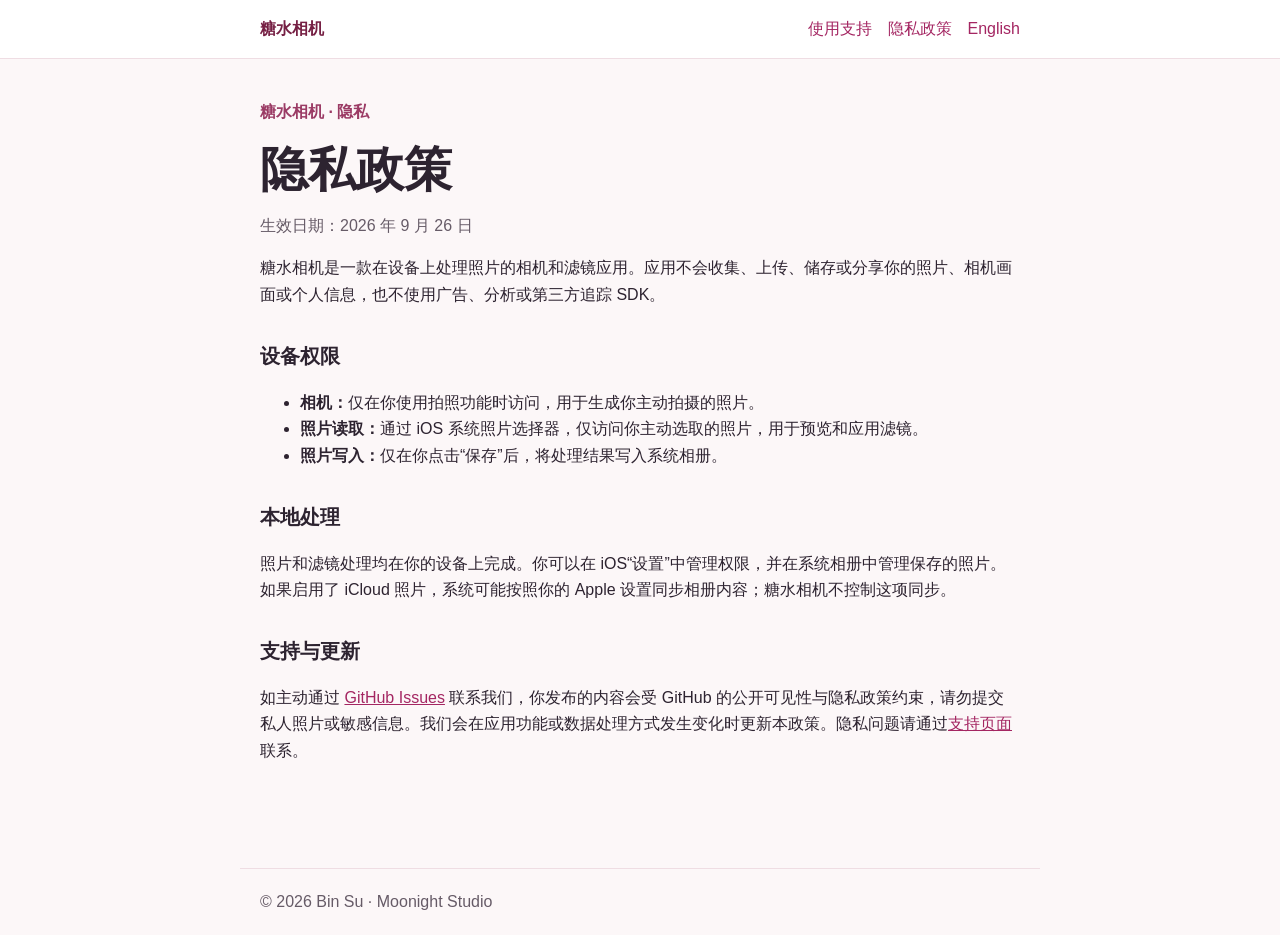
==== privacy-policy-zh.html @ 5be8952c "Publish Sugar Camera support and privacy pages" ====
<!doctype html><html lang="zh-Hans"><head><meta charset="utf-8"><meta name="viewport" content="width=device-width,initial-scale=1"><title>糖水相机隐私政策</title><link rel="stylesheet" href="style.css"></head><body>
<header><nav aria-label="主导航"><a class="brand" href="index.html">糖水相机</a><a href="support-zh.html">使用支持</a><a href="privacy-policy-zh.html" aria-current="page">隐私政策</a><a href="privacy-policy.html" lang="en">English</a></nav></header>
<main><p class="eyebrow">糖水相机 · 隐私</p><h1>隐私政策</h1><p class="muted">生效日期：2026 年 9 月 26 日</p><p>糖水相机是一款在设备上处理照片的相机和滤镜应用。应用不会收集、上传、储存或分享你的照片、相机画面或个人信息，也不使用广告、分析或第三方追踪 SDK。</p>
<h2>设备权限</h2><ul><li><strong>相机：</strong>仅在你使用拍照功能时访问，用于生成你主动拍摄的照片。</li><li><strong>照片读取：</strong>通过 iOS 系统照片选择器，仅访问你主动选取的照片，用于预览和应用滤镜。</li><li><strong>照片写入：</strong>仅在你点击“保存”后，将处理结果写入系统相册。</li></ul>
<h2>本地处理</h2><p>照片和滤镜处理均在你的设备上完成。你可以在 iOS“设置”中管理权限，并在系统相册中管理保存的照片。如果启用了 iCloud 照片，系统可能按照你的 Apple 设置同步相册内容；糖水相机不控制这项同步。</p>
<h2>支持与更新</h2><p>如主动通过 <a href="https://github.com/Moonight-Studio/SugarCamera/issues">GitHub Issues</a> 联系我们，你发布的内容会受 GitHub 的公开可见性与隐私政策约束，请勿提交私人照片或敏感信息。我们会在应用功能或数据处理方式发生变化时更新本政策。隐私问题请通过<a href="support-zh.html">支持页面</a>联系。</p></main>
<footer>© 2026 Bin Su · Moonight Studio</footer></body></html>
---- style.css ----
:root { color-scheme: light dark; font-family: -apple-system, BlinkMacSystemFont, "Segoe UI", sans-serif; line-height: 1.65; }
* { box-sizing: border-box; }
body { margin: 0; background: #fcf7f8; color: #2d2330; }
a { color: #a42662; }
a:hover { text-decoration-thickness: 2px; }
header { background: #fff; border-bottom: 1px solid #efdde3; }
nav { max-width: 800px; margin: auto; padding: 1rem 1.25rem; display: flex; flex-wrap: wrap; gap: 1rem; align-items: center; }
nav a { text-decoration: none; }
nav .brand { font-weight: 700; color: #762044; margin-right: auto; }
main { max-width: 800px; margin: 2.5rem auto; padding: 0 1.25rem 3rem; }
h1 { font-size: clamp(2rem, 6vw, 3rem); line-height: 1.15; margin: .5rem 0 1rem; }
h2 { margin-top: 2rem; font-size: 1.25rem; }
.eyebrow { color: #9b3b65; font-weight: 600; }
.card { background: #fff; border: 1px solid #efdde3; border-radius: 16px; padding: 1.25rem; margin: 1.2rem 0; }
.muted { color: #665b67; }
footer { max-width: 800px; margin: auto; padding: 1.25rem; border-top: 1px solid #efdde3; color: #665b67; }
@media (prefers-color-scheme: dark) { body { background: #1b171b; color: #f7eef1; } header, .card { background: #282027; border-color: #5b3d4c; } nav .brand { color: #ffb1d1; } a, .eyebrow { color: #ff97c3; } .muted, footer { color: #cdbdc5; } footer { border-color: #5b3d4c; } }
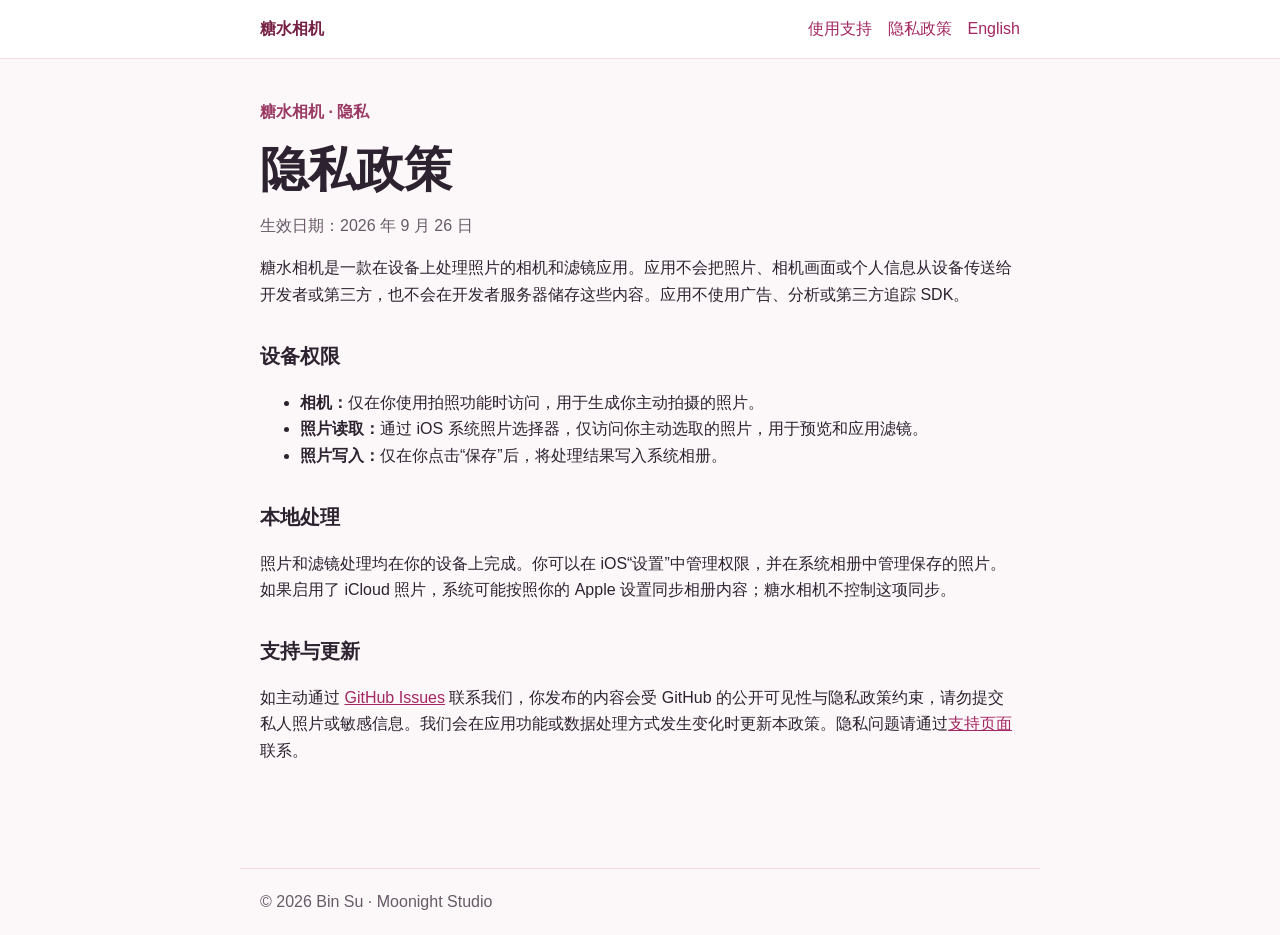
==== commit 69e66413: "Clarify on-device photo handling" ====
--- a/privacy-policy-zh.html
+++ b/privacy-policy-zh.html
@@ -1,6 +1,6 @@
 <!doctype html><html lang="zh-Hans"><head><meta charset="utf-8"><meta name="viewport" content="width=device-width,initial-scale=1"><title>糖水相机隐私政策</title><link rel="stylesheet" href="style.css"></head><body>
 <header><nav aria-label="主导航"><a class="brand" href="index.html">糖水相机</a><a href="support-zh.html">使用支持</a><a href="privacy-policy-zh.html" aria-current="page">隐私政策</a><a href="privacy-policy.html" lang="en">English</a></nav></header>
-<main><p class="eyebrow">糖水相机 · 隐私</p><h1>隐私政策</h1><p class="muted">生效日期：2026 年 9 月 26 日</p><p>糖水相机是一款在设备上处理照片的相机和滤镜应用。应用不会收集、上传、储存或分享你的照片、相机画面或个人信息，也不使用广告、分析或第三方追踪 SDK。</p>
+<main><p class="eyebrow">糖水相机 · 隐私</p><h1>隐私政策</h1><p class="muted">生效日期：2026 年 9 月 26 日</p><p>糖水相机是一款在设备上处理照片的相机和滤镜应用。应用不会把照片、相机画面或个人信息从设备传送给开发者或第三方，也不会在开发者服务器储存这些内容。应用不使用广告、分析或第三方追踪 SDK。</p>
 <h2>设备权限</h2><ul><li><strong>相机：</strong>仅在你使用拍照功能时访问，用于生成你主动拍摄的照片。</li><li><strong>照片读取：</strong>通过 iOS 系统照片选择器，仅访问你主动选取的照片，用于预览和应用滤镜。</li><li><strong>照片写入：</strong>仅在你点击“保存”后，将处理结果写入系统相册。</li></ul>
 <h2>本地处理</h2><p>照片和滤镜处理均在你的设备上完成。你可以在 iOS“设置”中管理权限，并在系统相册中管理保存的照片。如果启用了 iCloud 照片，系统可能按照你的 Apple 设置同步相册内容；糖水相机不控制这项同步。</p>
 <h2>支持与更新</h2><p>如主动通过 <a href="https://github.com/Moonight-Studio/SugarCamera/issues">GitHub Issues</a> 联系我们，你发布的内容会受 GitHub 的公开可见性与隐私政策约束，请勿提交私人照片或敏感信息。我们会在应用功能或数据处理方式发生变化时更新本政策。隐私问题请通过<a href="support-zh.html">支持页面</a>联系。</p></main>
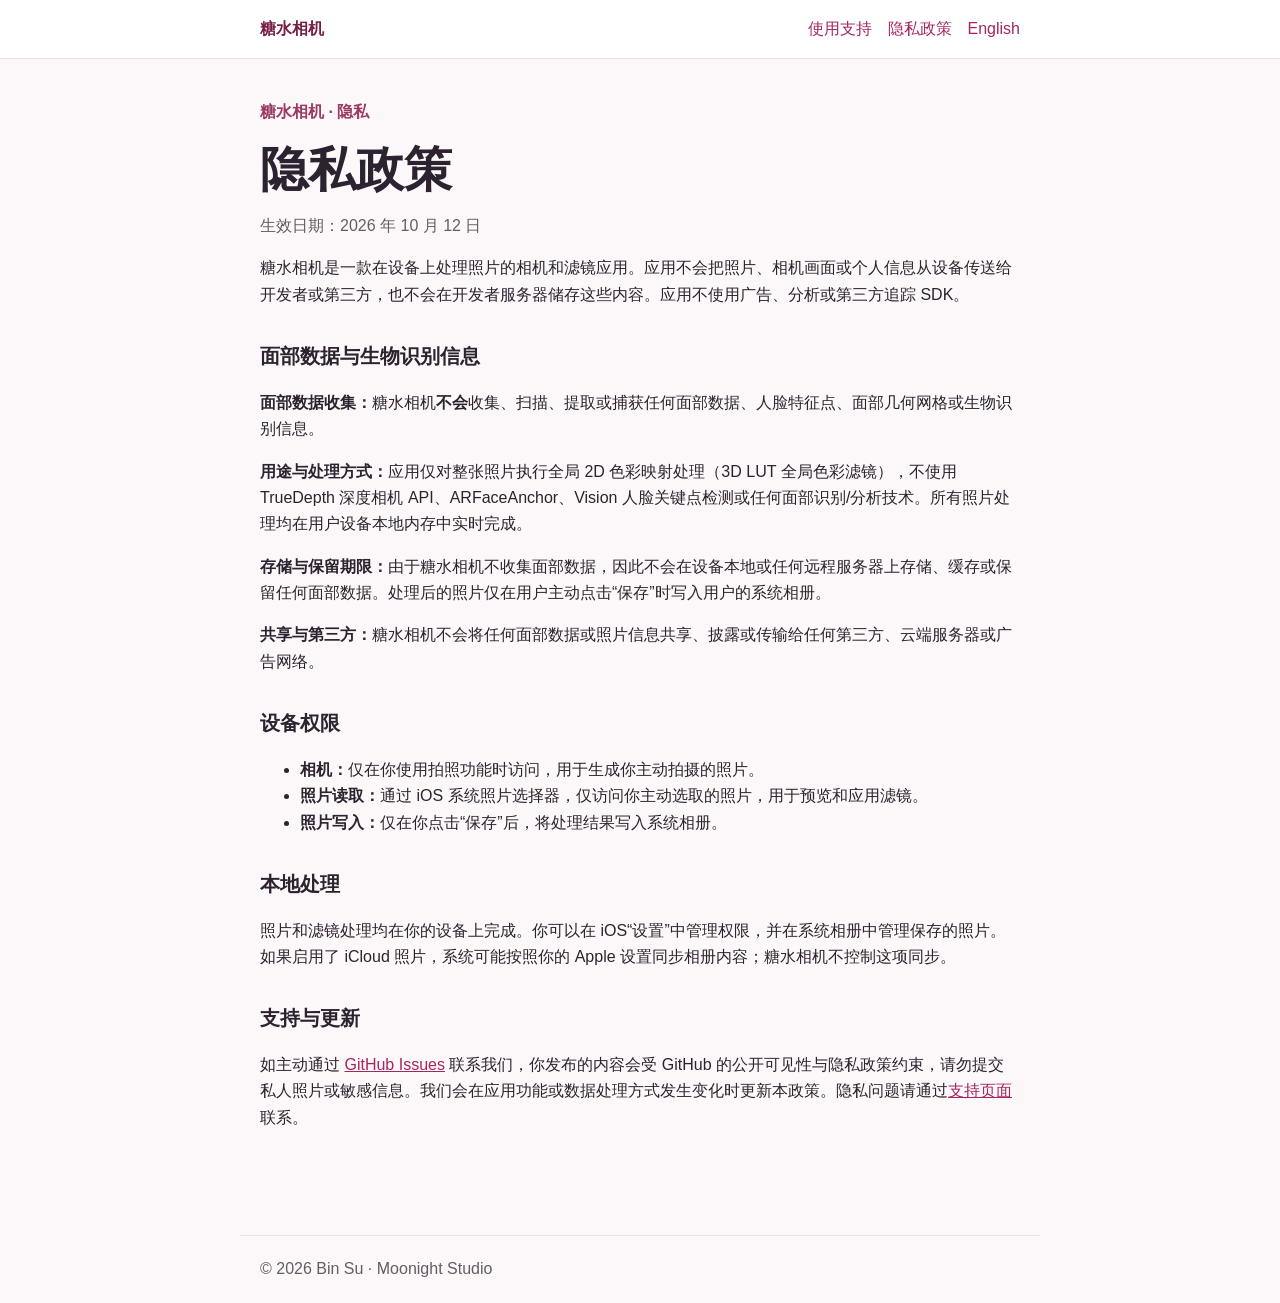
==== commit 1b3fe227: "Update privacy policy with explicit Face Data disclosures for Guideline 2.1 & 5.1.1" ====
--- a/privacy-policy-zh.html
+++ b/privacy-policy-zh.html
@@ -1,6 +1,11 @@
 <!doctype html><html lang="zh-Hans"><head><meta charset="utf-8"><meta name="viewport" content="width=device-width,initial-scale=1"><title>糖水相机隐私政策</title><link rel="stylesheet" href="style.css"></head><body>
 <header><nav aria-label="主导航"><a class="brand" href="index.html">糖水相机</a><a href="support-zh.html">使用支持</a><a href="privacy-policy-zh.html" aria-current="page">隐私政策</a><a href="privacy-policy.html" lang="en">English</a></nav></header>
-<main><p class="eyebrow">糖水相机 · 隐私</p><h1>隐私政策</h1><p class="muted">生效日期：2026 年 9 月 26 日</p><p>糖水相机是一款在设备上处理照片的相机和滤镜应用。应用不会把照片、相机画面或个人信息从设备传送给开发者或第三方，也不会在开发者服务器储存这些内容。应用不使用广告、分析或第三方追踪 SDK。</p>
+<main><p class="eyebrow">糖水相机 · 隐私</p><h1>隐私政策</h1><p class="muted">生效日期：2026 年 10 月 12 日</p><p>糖水相机是一款在设备上处理照片的相机和滤镜应用。应用不会把照片、相机画面或个人信息从设备传送给开发者或第三方，也不会在开发者服务器储存这些内容。应用不使用广告、分析或第三方追踪 SDK。</p>
+<h2>面部数据与生物识别信息</h2>
+<p><strong>面部数据收集：</strong>糖水相机<strong>不会</strong>收集、扫描、提取或捕获任何面部数据、人脸特征点、面部几何网格或生物识别信息。</p>
+<p><strong>用途与处理方式：</strong>应用仅对整张照片执行全局 2D 色彩映射处理（3D LUT 全局色彩滤镜），不使用 TrueDepth 深度相机 API、ARFaceAnchor、Vision 人脸关键点检测或任何面部识别/分析技术。所有照片处理均在用户设备本地内存中实时完成。</p>
+<p><strong>存储与保留期限：</strong>由于糖水相机不收集面部数据，因此不会在设备本地或任何远程服务器上存储、缓存或保留任何面部数据。处理后的照片仅在用户主动点击“保存”时写入用户的系统相册。</p>
+<p><strong>共享与第三方：</strong>糖水相机不会将任何面部数据或照片信息共享、披露或传输给任何第三方、云端服务器或广告网络。</p>
 <h2>设备权限</h2><ul><li><strong>相机：</strong>仅在你使用拍照功能时访问，用于生成你主动拍摄的照片。</li><li><strong>照片读取：</strong>通过 iOS 系统照片选择器，仅访问你主动选取的照片，用于预览和应用滤镜。</li><li><strong>照片写入：</strong>仅在你点击“保存”后，将处理结果写入系统相册。</li></ul>
 <h2>本地处理</h2><p>照片和滤镜处理均在你的设备上完成。你可以在 iOS“设置”中管理权限，并在系统相册中管理保存的照片。如果启用了 iCloud 照片，系统可能按照你的 Apple 设置同步相册内容；糖水相机不控制这项同步。</p>
 <h2>支持与更新</h2><p>如主动通过 <a href="https://github.com/Moonight-Studio/SugarCamera/issues">GitHub Issues</a> 联系我们，你发布的内容会受 GitHub 的公开可见性与隐私政策约束，请勿提交私人照片或敏感信息。我们会在应用功能或数据处理方式发生变化时更新本政策。隐私问题请通过<a href="support-zh.html">支持页面</a>联系。</p></main>
